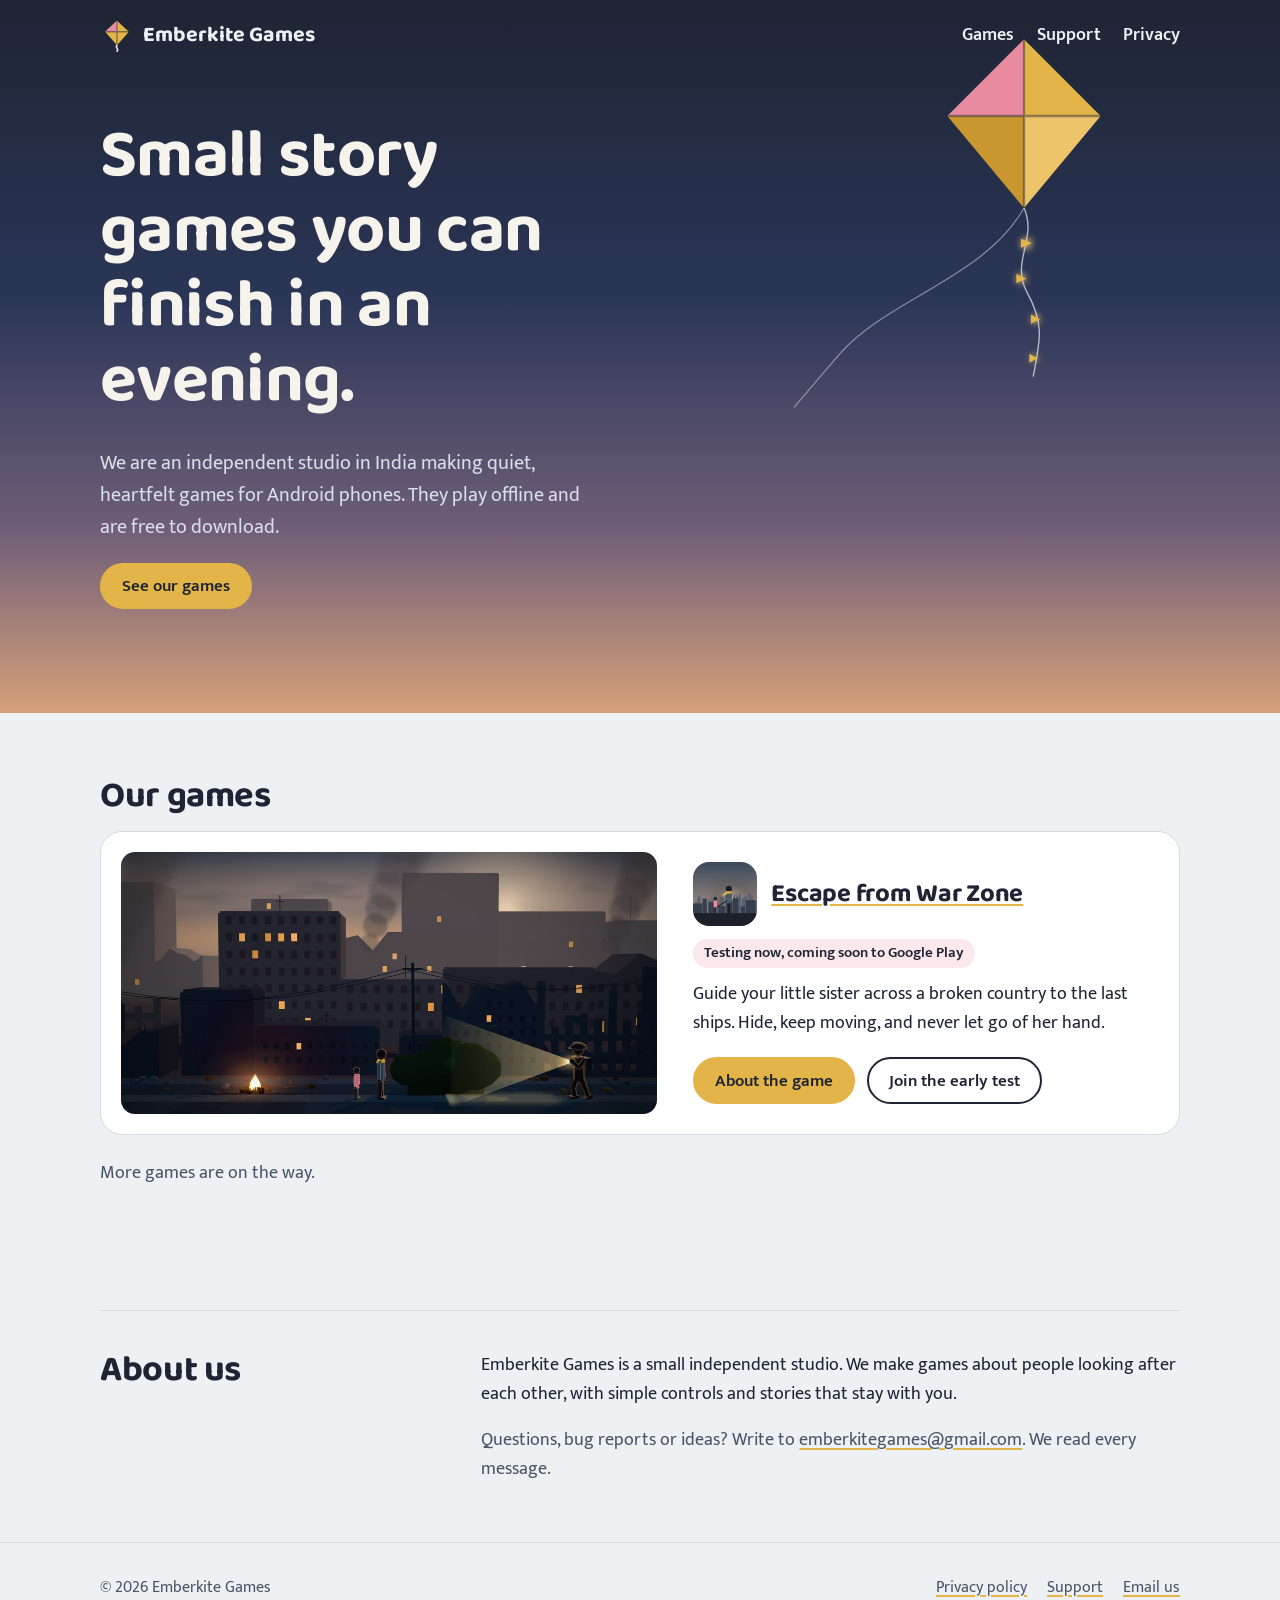
==== index.html @ 9bd180d6 "Website first version" ====
<!DOCTYPE html>
<html lang="en">
<head>
<meta charset="utf-8">
<meta name="viewport" content="width=device-width, initial-scale=1">
<title>Emberkite Games</title>
<meta name="description" content="Emberkite Games is an independent studio in India making small, heartfelt story games for Android phones.">
<link rel="icon" href="assets/img/favicon.svg" type="image/svg+xml">
<link rel="apple-touch-icon" href="assets/img/apple-touch-icon.png">
<link rel="stylesheet" href="assets/css/site.css">
<meta property="og:title" content="Emberkite Games">
<meta property="og:description" content="Small story games you can finish in an evening.">
<meta property="og:image" content="https://emberkitegames.github.io/assets/img/og-image.jpg">
<meta name="twitter:card" content="summary_large_image">
</head>
<body>
<a class="skip" href="#main">Skip to content</a>

<div class="hero">
  <header class="site-header on-dusk">
    <div class="wrap">
      <a class="brand" href="./">
        <svg viewBox="0 0 40 40" aria-hidden="true"><path d="M20 2 L34 15 L20 31 L6 15 Z" fill="#E3B448"/><path d="M20 2 L6 15 L20 15 Z" fill="#E98BA0"/><path d="M20 2V31M6 15H34" stroke="#1E2433" stroke-width="1.5" opacity=".5"/><path d="M20 31c-3 2 3 4 0 7" stroke="currentColor" stroke-width="1.8" fill="none" stroke-linecap="round"/></svg>
        Emberkite Games
      </a>
      <nav class="nav" aria-label="Main">
        <a href="#games">Games</a>
        <a href="support.html">Support</a>
        <a href="privacy-policy.html">Privacy</a>
      </nav>
    </div>
  </header>

  <svg class="hero-kite" viewBox="0 0 600 520" aria-hidden="true">
    <defs>
      <filter id="glow" x="-50%" y="-50%" width="200%" height="200%"><feGaussianBlur stdDeviation="5"/></filter>
    </defs>
    <path d="M300 240 C 250 330, 120 360, 60 430 S -10 510, -30 540" fill="none" stroke="#EEF1F4" stroke-opacity=".45" stroke-width="1.6"/>
    <g class="kite-tail">
      <path d="M300 240 C 318 280, 282 310, 304 350 S 322 410, 312 460" fill="none" stroke="#EEF1F4" stroke-opacity=".7" stroke-width="1.8"/>
      <g fill="#FFD27A" filter="url(#glow)" opacity=".9">
        <circle cx="303" cy="286" r="7"/><circle cx="296" cy="332" r="6"/><circle cx="315" cy="385" r="5"/><circle cx="313" cy="436" r="4"/>
      </g>
      <g fill="#E3B448">
        <path d="M296 280 l14 6 -14 6 z"/><path d="M290 326 l13 6 -13 6 z"/><path d="M309 379 l12 6 -12 6 z"/><path d="M307 430 l11 6 -11 6 z"/>
      </g>
    </g>
    <g class="kite-body">
      <path d="M300 20 L400 120 L300 120 Z" fill="#E3B448"/>
      <path d="M300 20 L200 120 L300 120 Z" fill="#E98BA0"/>
      <path d="M200 120 L300 240 L300 120 Z" fill="#C9962F"/>
      <path d="M400 120 L300 240 L300 120 Z" fill="#EDC46A"/>
      <path d="M300 20 V240 M200 120 H400" stroke="#1E2433" stroke-opacity=".45" stroke-width="3"/>
    </g>
  </svg>

  <div class="wrap">
    <div class="hero-inner">
      <h1>Small story games you can finish in an evening.</h1>
      <p>We are an independent studio in India making quiet, heartfelt games for Android phones. They play offline and are free to download.</p>
      <div class="btn-row">
        <a class="btn" href="#games">See our games</a>
      </div>
    </div>
  </div>
</div>

<main id="main">
  <section class="section" id="games" aria-labelledby="games-title">
    <div class="wrap">
      <h2 id="games-title">Our games</h2>

      <!-- GAME START: Escape from War Zone. To add a new game, copy everything from GAME START to GAME END and edit it. -->
      <article class="game">
        <a class="game-art" href="games/escape-from-war-zone.html" tabindex="-1" aria-hidden="true">
          <img src="assets/img/games/escape-from-war-zone/feature.jpg" alt="" width="1024" height="500">
        </a>
        <div class="game-text">
          <div class="game-title">
            <img src="assets/img/games/escape-from-war-zone/icon.png" alt="" width="64" height="64">
            <h3><a href="games/escape-from-war-zone.html">Escape from War Zone</a></h3>
          </div>
          <span class="status">Testing now, coming soon to Google Play</span>
          <p>Guide your little sister across a broken country to the last ships. Hide, keep moving, and never let go of her hand.</p>
          <div class="btn-row">
            <a class="btn" href="games/escape-from-war-zone.html">About the game</a>
            <a class="btn btn-quiet" href="mailto:emberkitegames@gmail.com?subject=I%20want%20to%20test%20Escape%20from%20War%20Zone">Join the early test</a>
          </div>
        </div>
      </article>
      <!-- GAME END -->

      <p class="next-note muted">More games are on the way.</p>
    </div>
  </section>

  <section class="section-tight">
    <div class="wrap about">
      <h2>About us</h2>
      <div>
        <p>Emberkite Games is a small independent studio. We make games about people looking after each other, with simple controls and stories that stay with you.</p>
        <p class="muted">Questions, bug reports or ideas? Write to <a href="mailto:emberkitegames@gmail.com">emberkitegames@gmail.com</a>. We read every message.</p>
      </div>
    </div>
  </section>
</main>

<footer class="site-footer">
  <div class="wrap">
    <span>© 2026 Emberkite Games</span>
    <nav aria-label="Footer">
      <a href="privacy-policy.html">Privacy policy</a>
      <a href="support.html">Support</a>
      <a href="mailto:emberkitegames@gmail.com">Email us</a>
    </nav>
  </div>
</footer>
</body>
</html>
---- assets/css/site.css ----
/* Emberkite Games — shared styles for every page */

@font-face { font-family: 'Baloo 2'; font-style: normal; font-weight: 700; font-display: swap; src: url(../fonts/baloo2-700-latin.woff2) format('woff2'); }
@font-face { font-family: 'Mukta'; font-style: normal; font-weight: 400; font-display: swap; src: url(../fonts/mukta-400-latin.woff2) format('woff2'); }
@font-face { font-family: 'Mukta'; font-style: normal; font-weight: 600; font-display: swap; src: url(../fonts/mukta-600-latin.woff2) format('woff2'); }

:root {
  --mist: #EEF1F4;        /* page background */
  --surface: #FFFFFF;     /* raised panels */
  --ink: #1E2433;         /* text, dusk */
  --ink-soft: #4A5467;    /* secondary text */
  --line: #D5DBE3;        /* borders */
  --ember: #E3B448;       /* buttons, highlights */
  --rose: #E98BA0;        /* small second accent */
  --focus: #2F6FD6;
  --display: 'Baloo 2', ui-rounded, 'Segoe UI', system-ui, sans-serif;
  --body: 'Mukta', 'Segoe UI', system-ui, -apple-system, Roboto, sans-serif;
  --wrap: 1080px;
  --prose: 68ch;
  color-scheme: light dark;
}
@media (prefers-color-scheme: dark) {
  :root {
    --mist: #141922;
    --surface: #1B2130;
    --ink: #E7EBF1;
    --ink-soft: #A7B0BF;
    --line: #2C3445;
    --focus: #8AB4FF;
  }
}

*, *::before, *::after { box-sizing: border-box; }
html { -webkit-text-size-adjust: 100%; }
body {
  margin: 0;
  background: var(--mist);
  color: var(--ink);
  font-family: var(--body);
  font-size: 1.125rem;
  line-height: 1.6;
}
img { max-width: 100%; height: auto; display: block; }
a { color: inherit; text-decoration-color: var(--ember); text-decoration-thickness: 2px; text-underline-offset: 3px; }
a:hover { text-decoration-thickness: 3px; }
:focus-visible { outline: 3px solid var(--focus); outline-offset: 3px; border-radius: 4px; }

h1, h2, h3 { font-family: var(--display); font-weight: 700; line-height: 1.1; margin: 0 0 .4em; letter-spacing: -.01em; }
h1 { font-size: clamp(2.5rem, 6vw, 4.25rem); }
h2 { font-size: clamp(1.75rem, 3.4vw, 2.25rem); }
h3 { font-size: 1.375rem; }
p { margin: 0 0 1em; }

.wrap { width: min(var(--wrap), 100% - 2.5rem); margin-inline: auto; }
.skip { position: absolute; left: -999px; }
.skip:focus { left: 1rem; top: 1rem; background: var(--surface); padding: .5rem 1rem; z-index: 10; }

/* header */
.site-header { padding: 1.1rem 0; }
.site-header .wrap { display: flex; align-items: center; justify-content: space-between; gap: 1rem; flex-wrap: wrap; }
.brand { display: flex; align-items: center; gap: .55rem; text-decoration: none; font-family: var(--display); font-size: 1.35rem; line-height: 1; }
.brand svg { width: 34px; height: 34px; flex: none; }
.nav { display: flex; gap: 1.4rem; font-weight: 600; }
.nav a { text-decoration: none; padding: .2rem 0; border-bottom: 2px solid transparent; }
.nav a:hover, .nav a[aria-current="page"] { border-bottom-color: var(--ember); }
.site-header.on-dusk { color: #EEF1F4; }

/* home hero: the evening sky with the kite */
.hero {
  position: relative;
  overflow: hidden;
  color: #EEF1F4;
  background: linear-gradient(180deg, #1E2433 0%, #2B3657 42%, #6E5E78 74%, #D6A07A 100%);
}
.hero-inner { position: relative; z-index: 1; padding: 3rem 0 6.5rem; max-width: 34rem; }
.hero h1 { color: #F6F2EC; }
.hero p { font-size: 1.25rem; color: #D9DEE8; max-width: 30rem; }
.hero-kite { position: absolute; right: max(2vw, 1rem); top: 1.5rem; width: min(46vw, 460px); height: auto; z-index: 0; pointer-events: none; }
.kite-body { transform-origin: 300px 120px; animation: sway 7s ease-in-out infinite; }
.kite-tail { animation: tail 7s ease-in-out infinite; transform-origin: 300px 200px; }
@keyframes sway { 0%, 100% { transform: rotate(-4deg) translateY(0); } 50% { transform: rotate(3deg) translateY(6px); } }
@keyframes tail { 0%, 100% { transform: skewX(-4deg); } 50% { transform: skewX(5deg); } }
@media (prefers-reduced-motion: reduce) { .kite-body, .kite-tail { animation: none; } }
@media (max-width: 720px) {
  .hero-kite { width: 62vw; top: auto; bottom: -1rem; right: -6vw; opacity: .55; }
  .hero-inner { padding-bottom: 9rem; }
}

/* buttons */
.btn {
  display: inline-flex; align-items: center; gap: .5rem;
  font-family: var(--body); font-weight: 600; font-size: 1.05rem; line-height: 1.2;
  padding: .7rem 1.25rem; border-radius: 999px; text-decoration: none;
  background: var(--ember); color: #1E2433; border: 2px solid var(--ember);
}
.btn:hover { background: #EDC46A; border-color: #EDC46A; }
.btn-quiet { background: transparent; color: inherit; border-color: currentColor; }
.btn-quiet:hover { background: rgba(127,127,127,.12); border-color: currentColor; }
.btn-row { display: flex; flex-wrap: wrap; gap: .75rem; margin-top: 1.25rem; }

/* sections */
.section { padding: 4rem 0; }
.section-tight { padding: 2.5rem 0; }
.muted { color: var(--ink-soft); }

/* game feature row on the home page */
.game {
  display: grid; grid-template-columns: minmax(0, 1.15fr) minmax(0, 1fr); gap: 2.25rem; align-items: center;
  background: var(--surface); border: 1px solid var(--line); border-radius: 22px; padding: 1.25rem;
}
.game-art { border-radius: 14px; overflow: hidden; background: #1E2433; }
.game-art img { width: 100%; aspect-ratio: 1024 / 500; object-fit: cover; }
.game-text { padding: .5rem 1rem .5rem 0; }
.game-title { display: flex; align-items: center; gap: .9rem; margin-bottom: .75rem; }
.game-title img { width: 64px; height: 64px; border-radius: 16px; }
.game-title h3 { margin: 0; font-size: 1.6rem; }
.status { display: inline-block; font-size: .95rem; font-weight: 600; padding: .15rem .7rem; border-radius: 999px; background: rgba(233,139,160,.2); color: inherit; margin-bottom: .75rem; }
@media (max-width: 820px) {
  .game { grid-template-columns: 1fr; }
  .game-text { padding: 0 .25rem .5rem; }
}
.next-note { margin-top: 1.5rem; }

/* about strip */
.about { display: grid; grid-template-columns: 1fr 2fr; gap: 2rem; align-items: start; border-top: 1px solid var(--line); padding-top: 2.5rem; }
@media (max-width: 720px) { .about { grid-template-columns: 1fr; } }

/* game page */
.game-hero { padding: 1rem 0 2.5rem; }
.game-hero .game-title img { width: 84px; height: 84px; border-radius: 20px; }
.game-hero .game-title h1 { margin: 0; }
.lead { font-size: 1.3rem; max-width: 40rem; }
.banner { border-radius: 22px; overflow: hidden; margin-top: 1.5rem; background: #1E2433; }
.banner img { width: 100%; }
.cols { display: grid; grid-template-columns: minmax(0, 1.6fr) minmax(0, 1fr); gap: 3rem; }
@media (max-width: 820px) { .cols { grid-template-columns: 1fr; gap: 1.5rem; } }
.facts { margin: 0; background: var(--surface); border: 1px solid var(--line); border-radius: 18px; padding: 1.25rem 1.4rem; }
.facts div { display: flex; justify-content: space-between; gap: 1rem; padding: .55rem 0; border-bottom: 1px solid var(--line); }
.facts div:last-child { border-bottom: 0; }
.facts dt { color: var(--ink-soft); }
.facts dd { margin: 0; font-weight: 600; text-align: right; overflow-wrap: anywhere; }
.shots { display: grid; grid-auto-flow: column; grid-auto-columns: min(78%, 560px); gap: 1rem; overflow-x: auto; padding-bottom: .75rem; scroll-snap-type: x mandatory; }
.shots img { border-radius: 14px; scroll-snap-align: start; aspect-ratio: 1280 / 672; object-fit: cover; }
.callout { background: var(--surface); border: 1px solid var(--line); border-left: 6px solid var(--ember); border-radius: 18px; padding: 1.5rem 1.6rem; }
.callout h2 { font-size: 1.6rem; }

/* long documents: privacy policy, support */
.doc { max-width: var(--prose); padding: 1rem 0 4rem; }
.doc h1 { font-size: clamp(2.25rem, 5vw, 3.25rem); }
.doc h2 { font-size: 1.6rem; margin-top: 2.2rem; }
.doc h3 { margin-top: 1.4rem; }
.doc ul { padding-left: 1.25rem; margin: 0 0 1em; }
.doc li { margin-bottom: .35em; }
.doc .updated { color: var(--ink-soft); }
.summary { background: var(--surface); border: 1px solid var(--line); border-radius: 18px; padding: 1.1rem 1.4rem; margin: 1.5rem 0; }
.summary p:last-child { margin: 0; }
.table-scroll { overflow-x: auto; margin: 0 0 1em; }
table { border-collapse: collapse; width: 100%; font-size: 1rem; }
th, td { text-align: left; padding: .55rem .75rem; border-bottom: 1px solid var(--line); vertical-align: top; }
th { font-weight: 600; }
details { background: var(--surface); border: 1px solid var(--line); border-radius: 14px; padding: .85rem 1.1rem; margin-bottom: .75rem; }
summary { cursor: pointer; font-weight: 600; }
details[open] summary { margin-bottom: .5rem; }
details p:last-child { margin-bottom: 0; }
code { font-size: .95em; background: rgba(127,127,127,.14); padding: .05em .35em; border-radius: 5px; overflow-wrap: anywhere; }

/* footer */
.site-footer { border-top: 1px solid var(--line); padding: 2rem 0 2.5rem; font-size: 1rem; color: var(--ink-soft); }
.site-footer .wrap { display: flex; justify-content: space-between; gap: 1rem 2rem; flex-wrap: wrap; }
.site-footer nav { display: flex; gap: 1.25rem; flex-wrap: wrap; }

/* the journey: eight stops on a dashed road */
.journey-wrap { display: grid; grid-template-columns: minmax(0, 1fr) minmax(0, 1.6fr); gap: 3rem; align-items: start; }
@media (max-width: 820px) { .journey-wrap { grid-template-columns: 1fr; gap: 1rem; } }
.journey { list-style: none; counter-reset: stop; margin: 0; padding: 0 0 0 2.6rem; position: relative; }
.journey::before { content: ""; position: absolute; left: .95rem; top: .9rem; bottom: .9rem; border-left: 3px dashed var(--line); }
.journey li { counter-increment: stop; position: relative; padding: .15rem 0 1.15rem; }
.journey li::before {
  content: counter(stop); position: absolute; left: -2.6rem; top: .1rem;
  width: 1.95rem; height: 1.95rem; border-radius: 50%; display: grid; place-items: center;
  font-family: var(--display); font-size: 1rem; line-height: 1;
  background: var(--surface); border: 2px solid var(--ember); color: var(--ink);
}
.journey li.journey-end::before { background: var(--ember); color: #1E2433; }
.journey b { display: block; font-family: var(--display); font-weight: 700; font-size: 1.2rem; line-height: 1.25; }
.journey span { color: var(--ink-soft); }
.facts div.stack { flex-direction: column; gap: .2rem; }
.facts div.stack dd { text-align: left; }
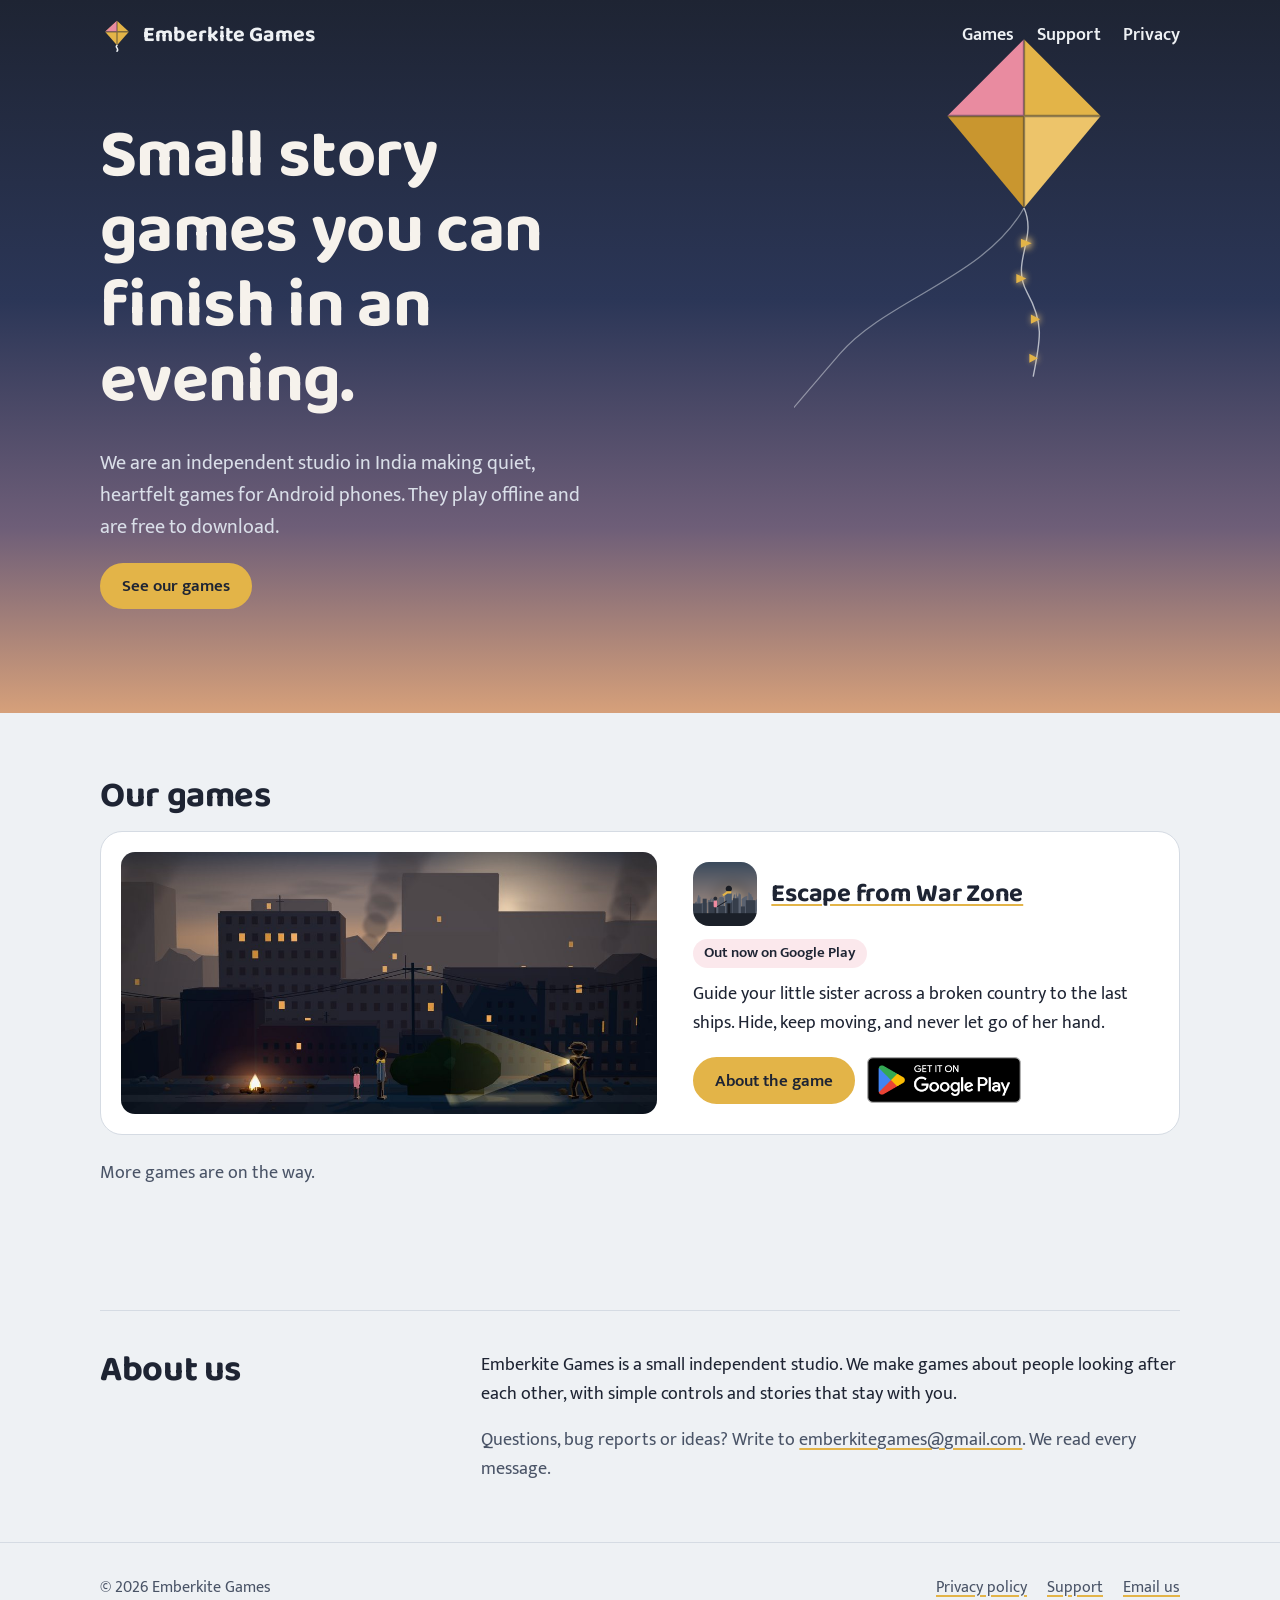
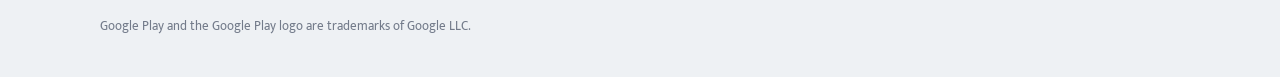
==== commit 2c41f42f: "Escape from War Zone is out: Get it on Google Play - Official Google Play badge on the game page and" ====
--- a/index.html
+++ b/index.html
@@ -80,11 +80,11 @@
             <img src="assets/img/games/escape-from-war-zone/icon.png" alt="" width="64" height="64">
             <h3><a href="games/escape-from-war-zone.html">Escape from War Zone</a></h3>
           </div>
-          <span class="status">Testing now, coming soon to Google Play</span>
+          <span class="status">Out now on Google Play</span>
           <p>Guide your little sister across a broken country to the last ships. Hide, keep moving, and never let go of her hand.</p>
           <div class="btn-row">
             <a class="btn" href="games/escape-from-war-zone.html">About the game</a>
-            <a class="btn btn-quiet" href="mailto:emberkitegames@gmail.com?subject=I%20want%20to%20test%20Escape%20from%20War%20Zone">Join the early test</a>
+            <a class="play-badge" href="https://play.google.com/store/apps/details?id=com.emberkitegames.escapewarzone" target="_blank" rel="noopener"><img src="assets/img/google-play-badge.png" alt="Get it on Google Play" width="646" height="250"></a>
           </div>
         </div>
       </article>
@@ -113,6 +113,7 @@
       <a href="support.html">Support</a>
       <a href="mailto:emberkitegames@gmail.com">Email us</a>
     </nav>
+    <span class="tm">Google Play and the Google Play logo are trademarks of Google LLC.</span>
   </div>
 </footer>
 </body>
--- a/assets/css/site.css
+++ b/assets/css/site.css
@@ -186,3 +186,10 @@
 .journey span { color: var(--ink-soft); }
 .facts div.stack { flex-direction: column; gap: .2rem; }
 .facts div.stack dd { text-align: left; }
+
+/* Google Play badge (Google's official artwork, used unchanged; its transparent border is part of the image) */
+.play-badge { display: inline-block; line-height: 0; margin: 0 0 .5rem -11px; }
+.play-badge img { height: 72px; width: auto; }
+.btn-row .play-badge { margin: -11px 0 -11px -11px; }
+.btn-row .play-badge img { height: 68px; }
+.site-footer .tm { flex-basis: 100%; font-size: .8rem; opacity: .75; }
